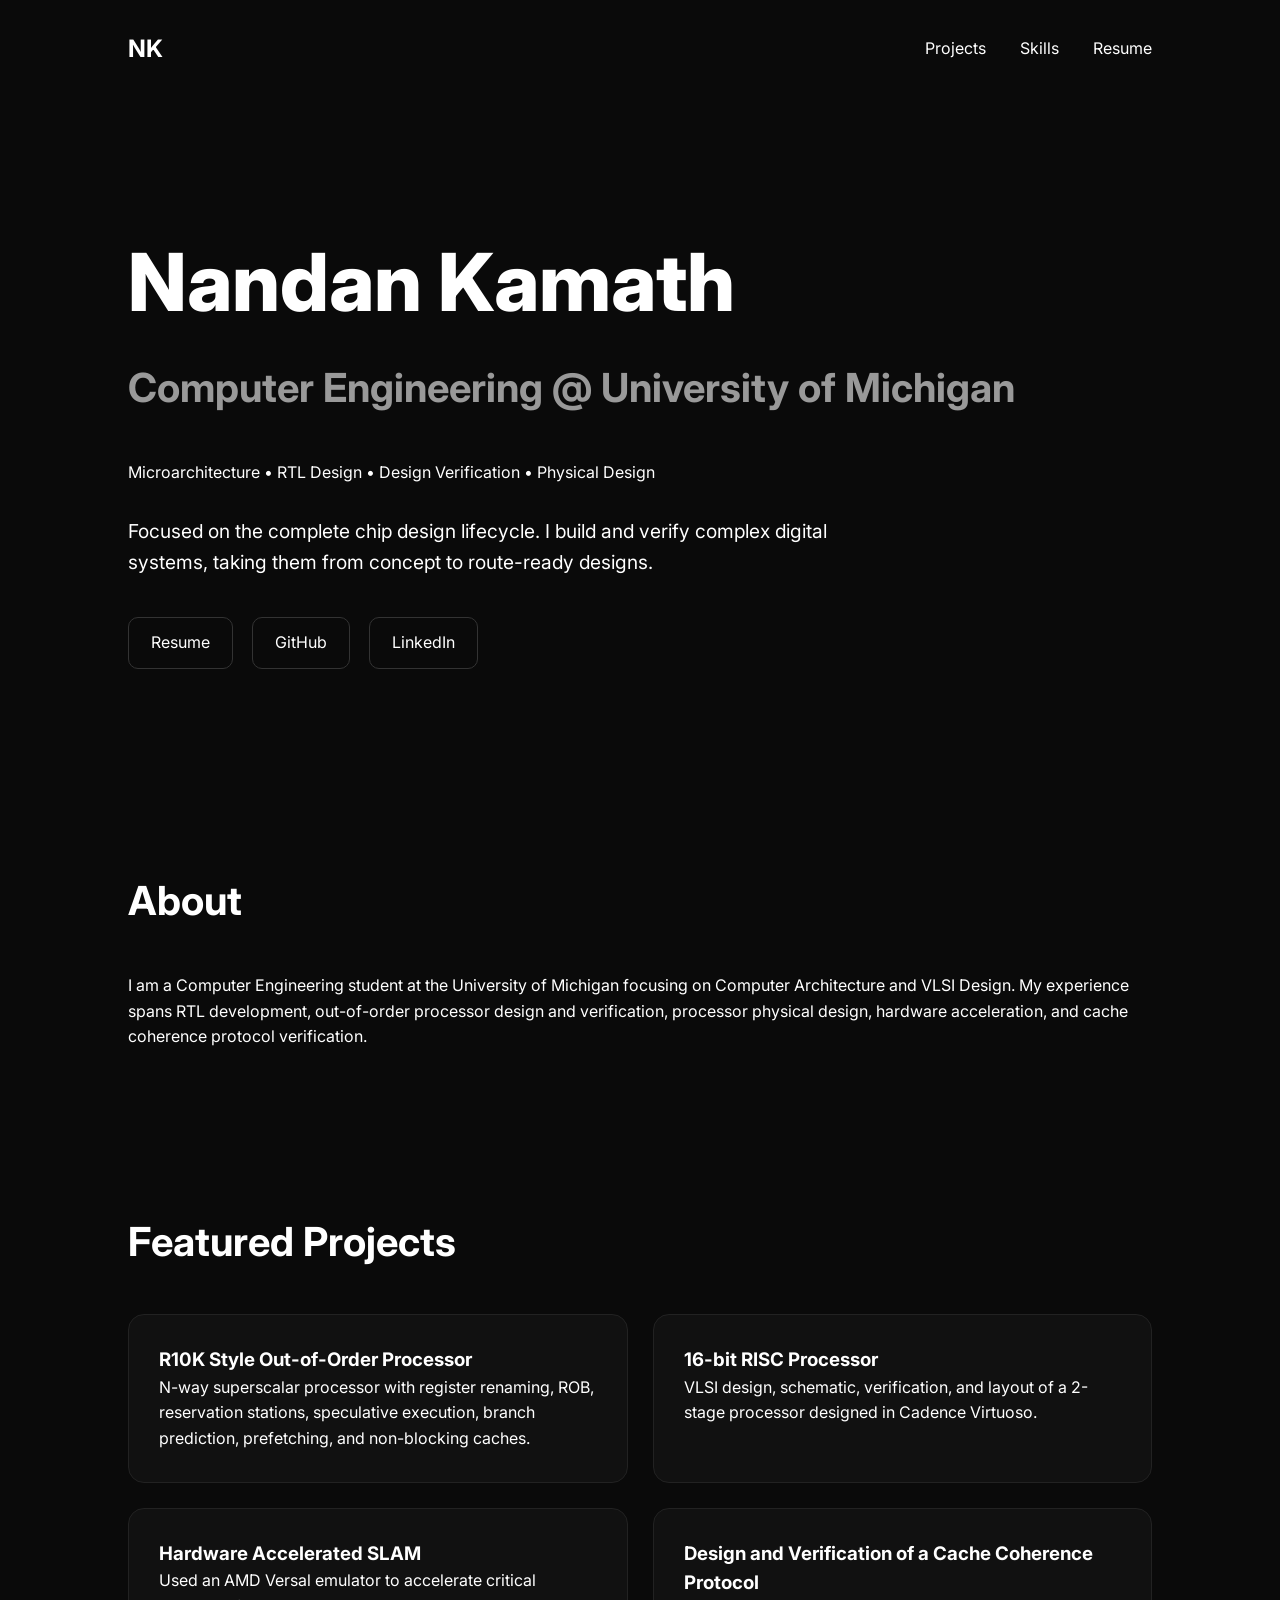
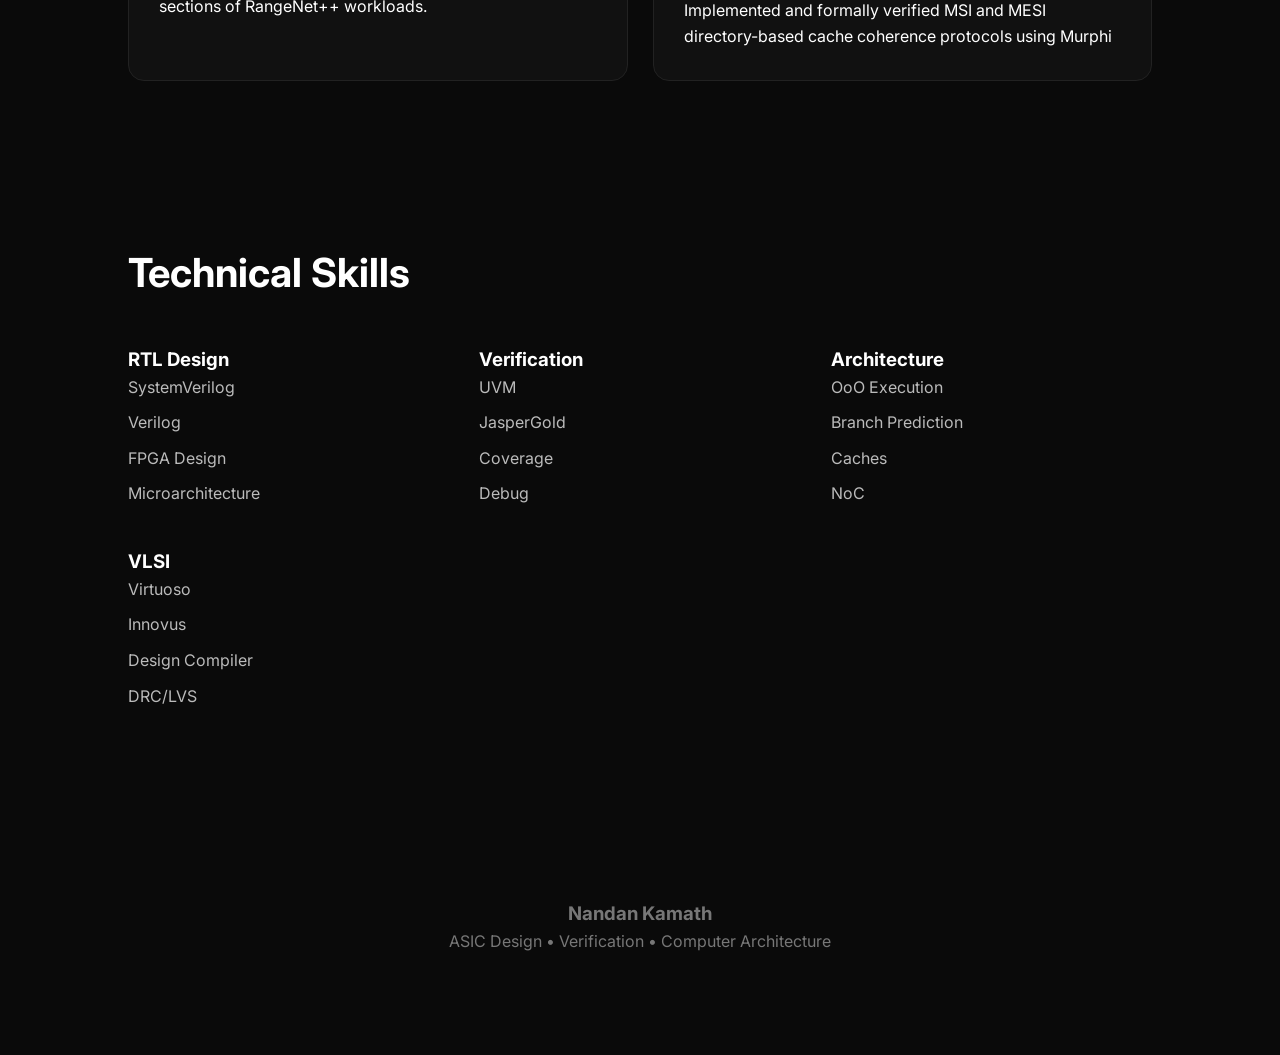
==== index.html @ 2dd74223 "Update resume link to a new file name" ====
<!DOCTYPE html>
<html lang="en">

<head>
<meta charset="UTF-8">
<meta name="viewport" content="width=device-width, initial-scale=1.0">

<title>Nandan Kamath</title>

<link rel="stylesheet" href="styles.css">

<link rel="preconnect" href="https://fonts.googleapis.com">
<link href="https://fonts.googleapis.com/css2?family=Inter:wght@300;400;500;600;700;800&display=swap" rel="stylesheet">

</head>

<body>

<nav>
    <div class="logo">NK</div>

    <div class="nav-links">
        <a href="#projects">Projects</a>
        <a href="#skills">Skills</a>
        <a href="Nandan Kamath Resume W26.pdf">Resume</a>
    </div>
</nav>

<section class="hero">

    <h1>Nandan Kamath</h1>

    <h2>
        Computer Engineering @ University of Michigan
    </h2>

    <p>
        Microarchitecture • RTL Design • Design Verification • Physical Design
    </p>

    <p class="hero-description">
        Focused on the complete chip design lifecycle. I build and verify complex digital systems, taking them from concept to route-ready designs.
    </p>

    <div class="buttons">
        <a href="Nandan Kamath Resume W26.pdf">Resume</a>
        <a href="https://github.com/NandanKamath">GitHub</a>
        <a href="https://linkedin.com/in/nandan-kamath">LinkedIn</a>
    </div>

</section>

<section class="about">

    <h2>About</h2>

    <p>
        I am a Computer Engineering student at the University of Michigan
        focusing on Computer Architecture and VLSI Design.

        My experience spans RTL development, out-of-order processor
        design and verification, processor physical design, 
        hardware acceleration, and cache coherence protocol verification.
    </p>

</section>

<section id="projects">

    <h2>Featured Projects</h2>

    <div class="grid">

        <a href="projects/r10k.html" class="card">
            <h3>R10K Style Out-of-Order Processor</h3>

            <p>
                N-way superscalar processor with register renaming,
                ROB, reservation stations, speculative execution,
                branch prediction, prefetching, and non-blocking caches.
            </p>
        </a>

        <a href="projects/risc16.html" class="card">
            <h3>16-bit RISC Processor</h3>

            <p>
                VLSI design, schematic, verification, and layout of a 
                2-stage processor designed in Cadence Virtuoso.
            </p>
        </a>

        <a href="projects/slam.html" class="card">
            <h3>Hardware Accelerated SLAM</h3>

            <p>
                Used an AMD Versal emulator to accelerate
                critical sections of RangeNet++ workloads.
            </p>
        </a>

        <a href="projects/adder.html" class="card">
            <h3>Design and Verification of a Cache Coherence Protocol</h3>

            <p>
                Implemented and formally verified MSI and MESI 
                directory-based cache coherence protocols using Murphi
            </p>
        </a>

    </div>

</section>

<section id="skills">

    <h2>Technical Skills</h2>

    <div class="skills-grid">

        <div>
            <h3>RTL Design</h3>
            <ul>
                <li>SystemVerilog</li>
                <li>Verilog</li>
                <li>FPGA Design</li>
                <li>Microarchitecture</li>
            </ul>
        </div>

        <div>
            <h3>Verification</h3>
            <ul>
                <li>UVM</li>
                <li>JasperGold</li>
                <li>Coverage</li>
                <li>Debug</li>
            </ul>
        </div>

        <div>
            <h3>Architecture</h3>
            <ul>
                <li>OoO Execution</li>
                <li>Branch Prediction</li>
                <li>Caches</li>
                <li>NoC</li>
            </ul>
        </div>

        <div>
            <h3>VLSI</h3>
            <ul>
                <li>Virtuoso</li>
                <li>Innovus</li>
                <li>Design Compiler</li>
                <li>DRC/LVS</li>
            </ul>
        </div>

    </div>

</section>

<footer>

    <h3>Nandan Kamath</h3>

    <p>
        ASIC Design • Verification • Computer Architecture
    </p>

</footer>

</body>
</html>
---- styles.css ----
*{
    margin:0;
    padding:0;
    box-sizing:border-box;
}

html{
    scroll-behavior:smooth;
}

body{
    background:#0a0a0a;
    color:white;
    font-family:'Inter',sans-serif;
    line-height:1.6;
}

nav{
    display:flex;
    justify-content:space-between;
    align-items:center;
    padding:30px 10%;
}

.logo{
    font-size:1.5rem;
    font-weight:700;
}

.nav-links a{
    color:white;
    text-decoration:none;
    margin-left:30px;
}

.hero{
    padding:120px 10%;
}

.hero h1{
    font-size:5rem;
    font-weight:800;
}

.hero h2{
    color:#999;
    margin-top:10px;
}

.hero-description{
    max-width:700px;
    margin-top:30px;
    font-size:1.2rem;
}

.buttons{
    margin-top:40px;
}

.buttons a{
    display:inline-block;
    margin-right:15px;
    padding:12px 22px;
    border:1px solid #333;
    border-radius:10px;
    text-decoration:none;
    color:white;
}

.buttons a:hover{
    background:#161616;
}

section{
    padding:80px 10%;
}

section h2{
    font-size:2.5rem;
    margin-bottom:40px;
}

.grid{
    display:grid;
    grid-template-columns:repeat(auto-fit,minmax(350px,1fr));
    gap:25px;
}

.card{
    background:#111;
    padding:30px;
    border-radius:16px;
    text-decoration:none;
    color:white;
    transition:0.25s;
    border:1px solid #222;
}

.card:hover{
    transform:translateY(-6px);
    border-color:#555;
}

.skills-grid{
    display:grid;
    grid-template-columns:repeat(auto-fit,minmax(250px,1fr));
    gap:30px;
}

.skills-grid ul{
    list-style:none;
}

.skills-grid li{
    margin-bottom:10px;
    color:#bbb;
}

footer{
    text-align:center;
    padding:100px 0;
    color:#777;
}
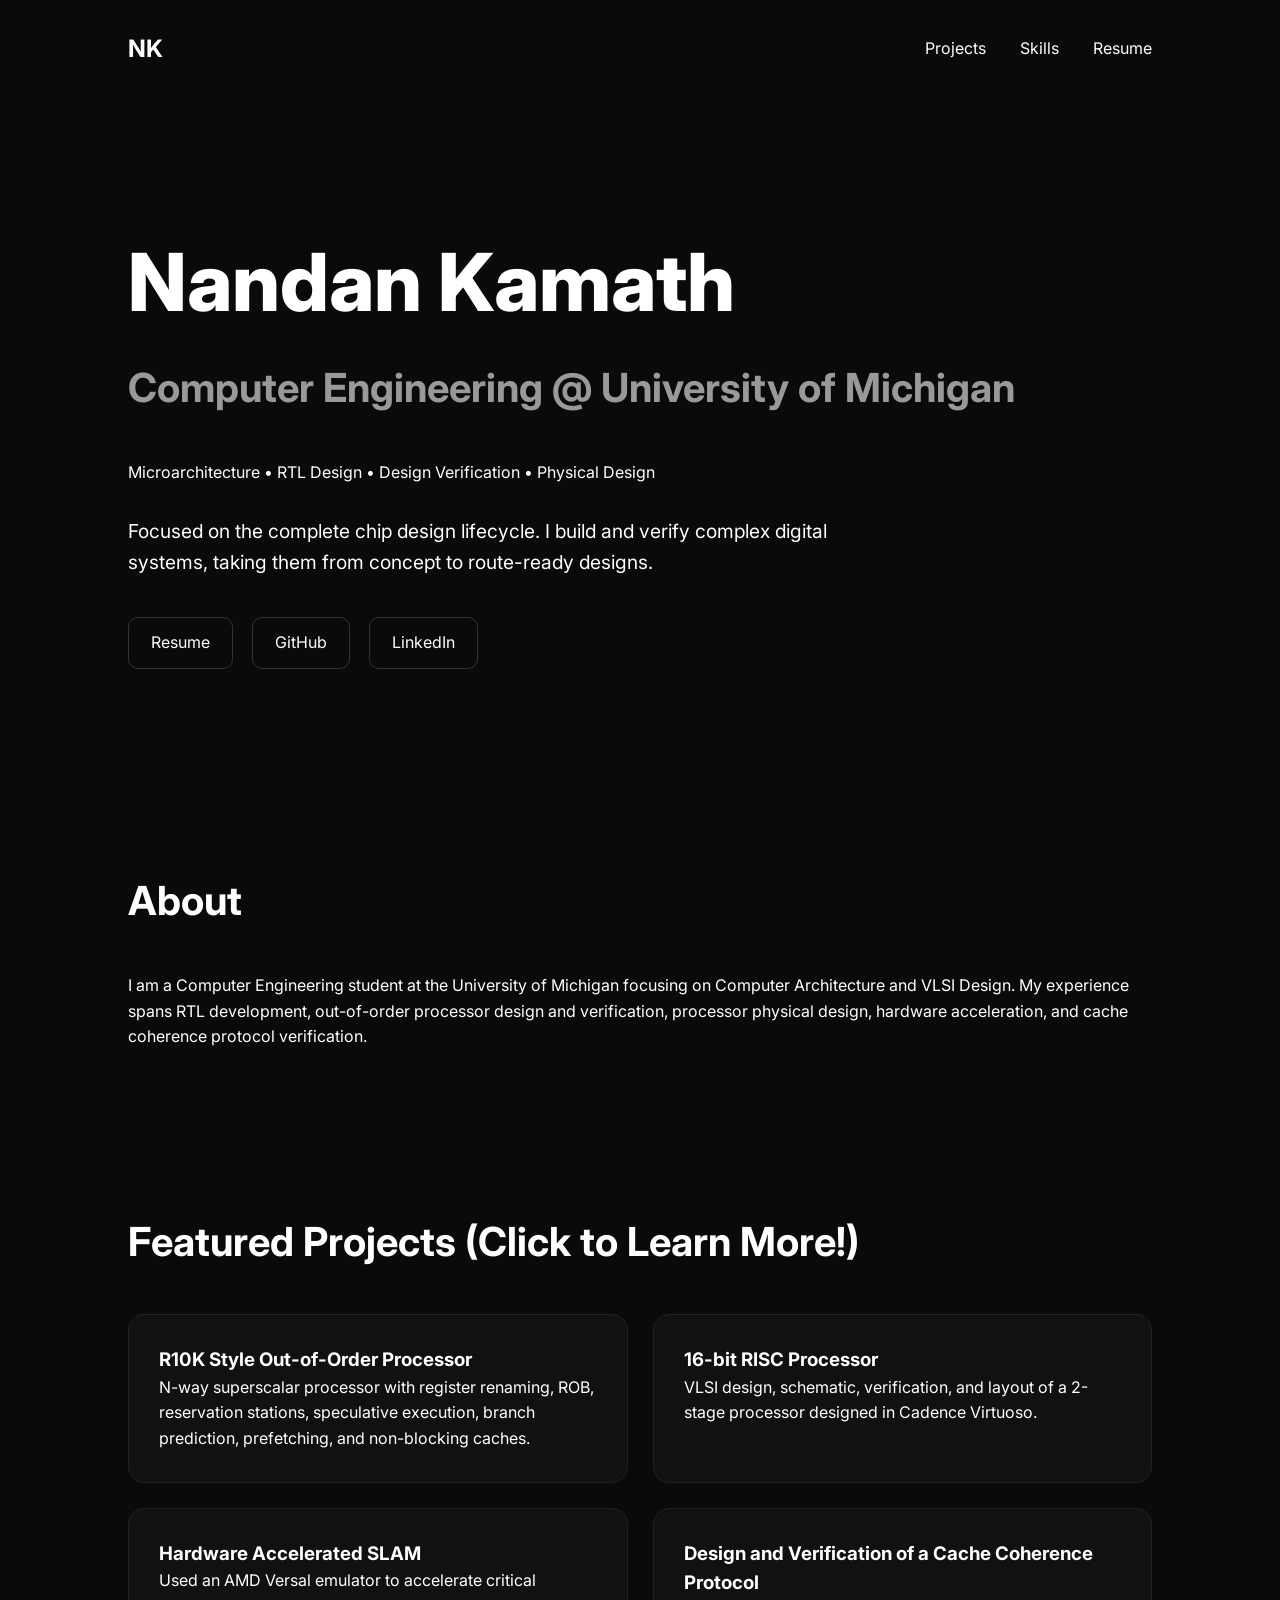
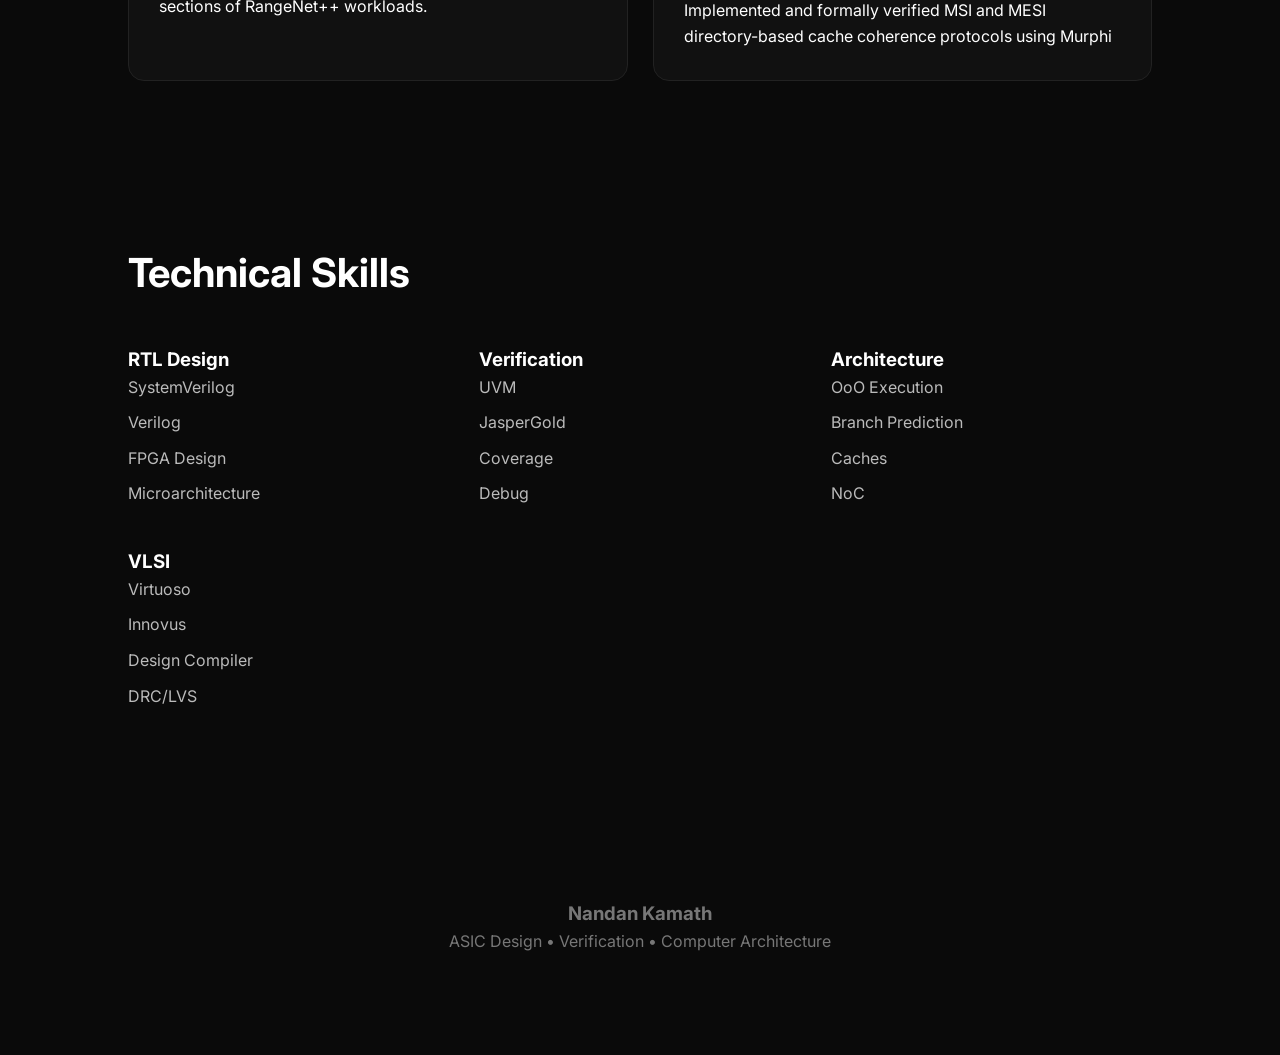
==== commit fee5cf96: "Update Featured Projects heading for clarity" ====
--- a/index.html
+++ b/index.html
@@ -22,7 +22,7 @@
     <div class="nav-links">
         <a href="#projects">Projects</a>
         <a href="#skills">Skills</a>
-        <a href="Nandan Kamath Resume W26.pdf">Resume</a>
+        <a href="Nandan_Kamath_Resume_W26.pdf">Resume</a>
     </div>
 </nav>
 
@@ -43,7 +43,7 @@
     </p>
 
     <div class="buttons">
-        <a href="Nandan Kamath Resume W26.pdf">Resume</a>
+        <a href="Nandan_Kamath_Resume_W26.pdf">Resume</a>
         <a href="https://github.com/NandanKamath">GitHub</a>
         <a href="https://linkedin.com/in/nandan-kamath">LinkedIn</a>
     </div>
@@ -67,7 +67,7 @@
 
 <section id="projects">
 
-    <h2>Featured Projects</h2>
+    <h2>Featured Projects (Click to Learn More!)</h2>
 
     <div class="grid">
 
@@ -81,7 +81,7 @@
             </p>
         </a>
 
-        <a href="projects/risc16.html" class="card">
+        <a href="projects/risc-processor.html" class="card">
             <h3>16-bit RISC Processor</h3>
 
             <p>
--- a/styles.css
+++ b/styles.css
@@ -1,123 +1,214 @@
-*{
-    margin:0;
-    padding:0;
-    box-sizing:border-box;
-}
-
-html{
-    scroll-behavior:smooth;
-}
-
-body{
-    background:#0a0a0a;
-    color:white;
-    font-family:'Inter',sans-serif;
-    line-height:1.6;
-}
-
-nav{
-    display:flex;
-    justify-content:space-between;
-    align-items:center;
-    padding:30px 10%;
-}
-
-.logo{
-    font-size:1.5rem;
-    font-weight:700;
-}
-
-.nav-links a{
-    color:white;
-    text-decoration:none;
-    margin-left:30px;
-}
-
-.hero{
-    padding:120px 10%;
-}
-
-.hero h1{
-    font-size:5rem;
-    font-weight:800;
-}
-
-.hero h2{
-    color:#999;
-    margin-top:10px;
-}
-
-.hero-description{
-    max-width:700px;
-    margin-top:30px;
-    font-size:1.2rem;
-}
-
-.buttons{
-    margin-top:40px;
-}
-
-.buttons a{
-    display:inline-block;
-    margin-right:15px;
-    padding:12px 22px;
-    border:1px solid #333;
-    border-radius:10px;
-    text-decoration:none;
-    color:white;
-}
-
-.buttons a:hover{
-    background:#161616;
-}
-
-section{
-    padding:80px 10%;
-}
-
-section h2{
-    font-size:2.5rem;
-    margin-bottom:40px;
-}
-
-.grid{
-    display:grid;
-    grid-template-columns:repeat(auto-fit,minmax(350px,1fr));
-    gap:25px;
-}
-
-.card{
-    background:#111;
-    padding:30px;
-    border-radius:16px;
-    text-decoration:none;
-    color:white;
-    transition:0.25s;
-    border:1px solid #222;
-}
-
-.card:hover{
-    transform:translateY(-6px);
-    border-color:#555;
-}
-
-.skills-grid{
-    display:grid;
-    grid-template-columns:repeat(auto-fit,minmax(250px,1fr));
-    gap:30px;
-}
-
-.skills-grid ul{
-    list-style:none;
-}
-
-.skills-grid li{
-    margin-bottom:10px;
-    color:#bbb;
-}
-
-footer{
-    text-align:center;
-    padding:100px 0;
-    color:#777;
-}
+* {
+    margin: 0;
+    padding: 0;
+    box-sizing: border-box;
+}
+
+html {
+    scroll-behavior: smooth;
+}
+
+body {
+    background: #0a0a0a;
+    color: white;
+    font-family: 'Inter', sans-serif;
+    line-height: 1.6;
+}
+
+nav {
+    display: flex;
+    justify-content: space-between;
+    align-items: center;
+    padding: 30px 10%;
+}
+
+.logo {
+    font-size: 1.5rem;
+    font-weight: 700;
+}
+
+.nav-links a {
+    color: white;
+    text-decoration: none;
+    margin-left: 30px;
+}
+
+.hero {
+    padding: 120px 10%;
+}
+
+.hero h1 {
+    font-size: 5rem;
+    font-weight: 800;
+}
+
+.hero h2 {
+    color: #999;
+    margin-top: 10px;
+}
+
+.hero-description {
+    max-width: 700px;
+    margin-top: 30px;
+    font-size: 1.2rem;
+}
+
+.buttons {
+    margin-top: 40px;
+}
+
+.buttons a {
+    display: inline-block;
+    margin-right: 15px;
+    padding: 12px 22px;
+    border: 1px solid #333;
+    border-radius: 10px;
+    text-decoration: none;
+    color: white;
+}
+
+.buttons a:hover {
+    background: #161616;
+}
+
+section {
+    padding: 80px 10%;
+}
+
+section h2 {
+    font-size: 2.5rem;
+    margin-bottom: 40px;
+}
+
+.grid {
+    display: grid;
+    grid-template-columns: repeat(auto-fit, minmax(350px, 1fr));
+    gap: 25px;
+}
+
+.card {
+    background: #111;
+    padding: 30px;
+    border-radius: 16px;
+    text-decoration: none;
+    color: white;
+    transition: 0.25s;
+    border: 1px solid #222;
+}
+
+.card:hover {
+    transform: translateY(-6px);
+    border-color: #555;
+}
+
+.skills-grid {
+    display: grid;
+    grid-template-columns: repeat(auto-fit, minmax(250px, 1fr));
+    gap: 30px;
+}
+
+.skills-grid ul {
+    list-style: none;
+}
+
+.skills-grid li {
+    margin-bottom: 10px;
+    color: #bbb;
+}
+
+footer {
+    text-align: center;
+    padding: 100px 0;
+    color: #777;
+}
+
+
+/* =========================================
+   PROJECT DETAILS PAGE STYLING (COMPACT)
+   ========================================= */
+
+/* Center the entire page content */
+.project-details {
+    max-width: 850px;
+    margin: 0 auto;
+    padding: 40px 20px;
+}
+
+/* Main Page Title */
+.project-details h1 {
+    text-align: center;
+    font-size: 2.5rem;
+    margin-bottom: 8px;
+}
+
+/* 1-Line Subtitle under H1 */
+.project-subtitle {
+    text-align: center;
+    color: #888888;
+    font-size: 0.95rem;
+    font-weight: 500;
+    margin-bottom: 30px;
+    letter-spacing: 0.5px;
+}
+
+/* Lead intro text paragraph */
+.project-details .lead-text {
+    text-align: center;
+    font-size: 1.15rem;
+    line-height: 1.6;
+    color: #b0b0b0; 
+    margin-bottom: 20px;
+}
+
+/* Diagram layout wrapper */
+.diagram-container {
+    text-align: center;
+    margin: 20px 0 35px 0;
+}
+
+.diagram-container img {
+    box-shadow: 0 4px 15px rgba(0, 0, 0, 0.3); 
+}
+
+.diagram-container .caption {
+    margin-top: 10px;
+    font-size: 0.9rem;
+    color: #888888;
+}
+
+/* Top-level section headings (e.g., Memory Interface) */
+.project-details h2 {
+    font-size: 1.8rem;
+    margin-top: 40px; /* Space above a brand new major section */
+    margin-bottom: 15px; /* Minimal space before sub-content begins */
+    border-bottom: 1px solid #222222; 
+    padding-bottom: 8px;
+}
+
+/* Inner subheadings (e.g., Non-Blocking Instruction Cache) */
+.project-details h3 {
+    font-size: 1.25rem;
+    margin-top: 18px; /* Tighter gap separating it from the preceding text block */
+    margin-bottom: 4px; /* Tiny forced gap between this heading and its description text */
+    color: #e0e0e0;
+}
+
+/* Descriptive paragraph blocks */
+.project-details p {
+    line-height: 1.65;
+    margin-bottom: 12px; /* Clamps down on the space between consecutive paragraphs */
+    font-size: 1.05rem;
+}
+
+/* Bullet list wrappers */
+.project-details ul {
+    list-style-type: disc;
+    margin-left: 25px; 
+    margin-bottom: 15px;
+}
+
+.project-details li {
+    line-height: 1.65;
+    margin-bottom: 6px; 
+    font-size: 1.05rem;
+}
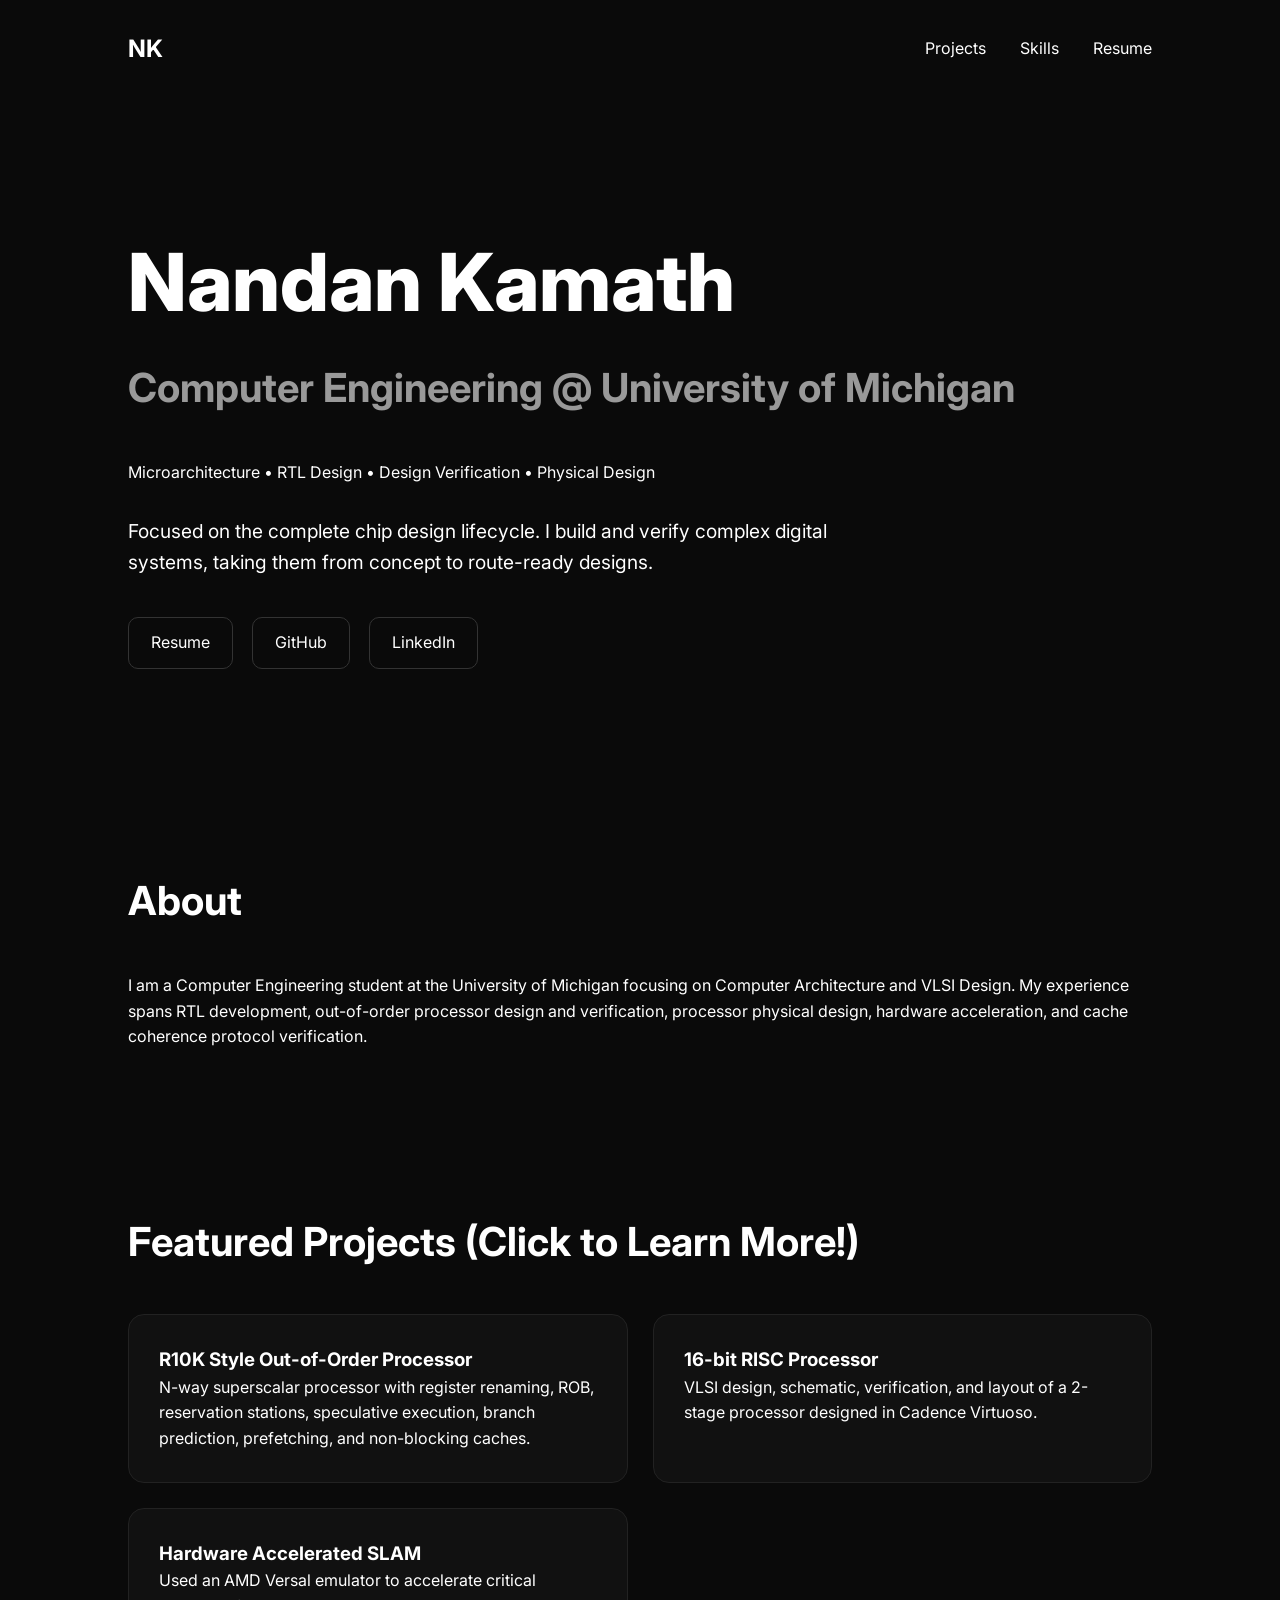
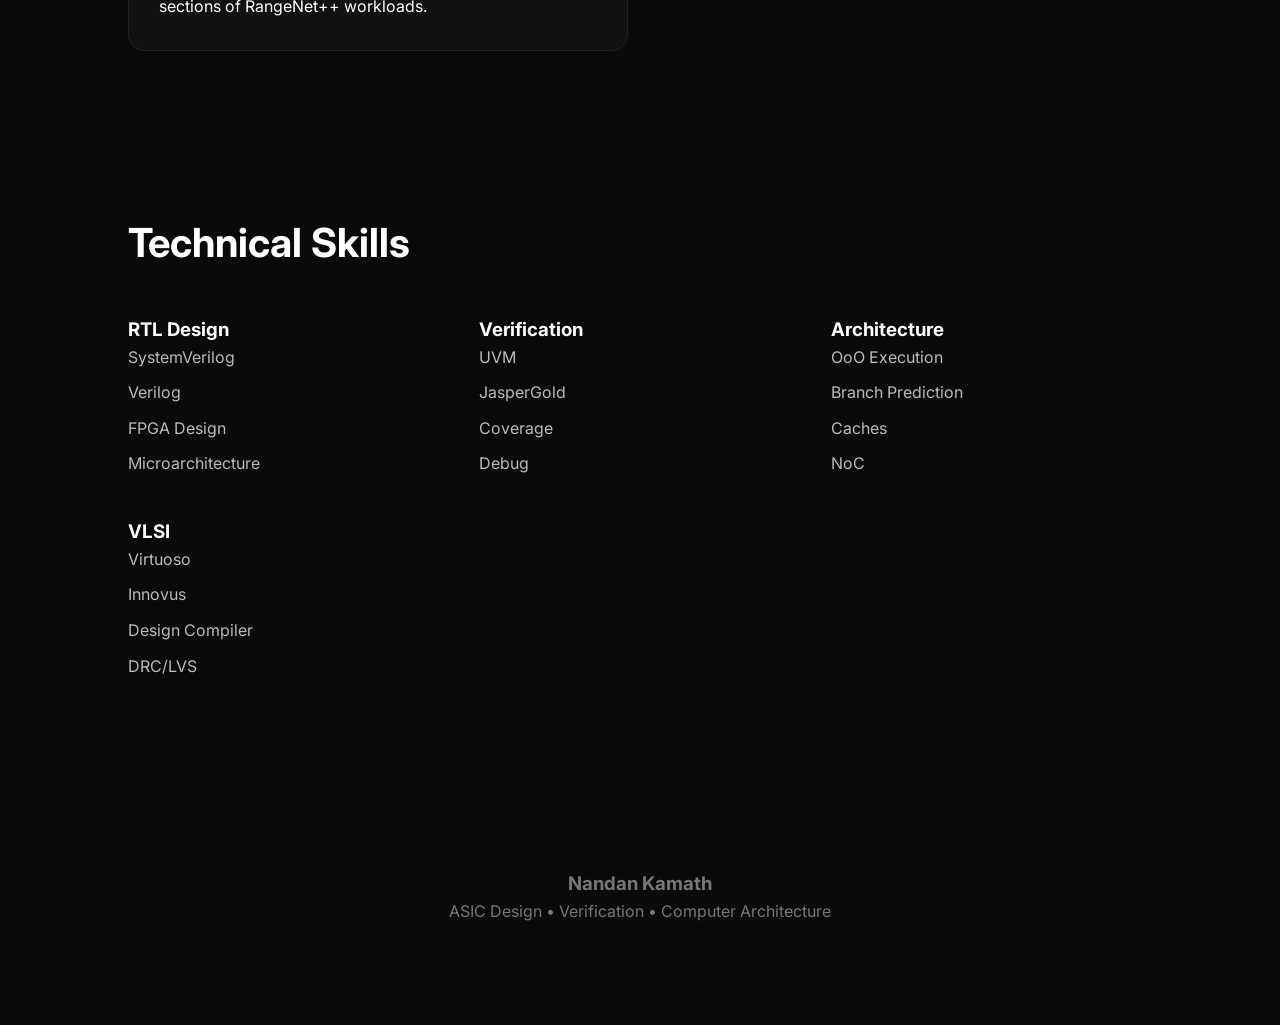
==== commit 9a80e5dd: "Update index.html" ====
--- a/index.html
+++ b/index.html
@@ -99,14 +99,7 @@
             </p>
         </a>
 
-        <a href="projects/adder.html" class="card">
-            <h3>Design and Verification of a Cache Coherence Protocol</h3>
-
-            <p>
-                Implemented and formally verified MSI and MESI 
-                directory-based cache coherence protocols using Murphi
-            </p>
-        </a>
+        
 
     </div>
 
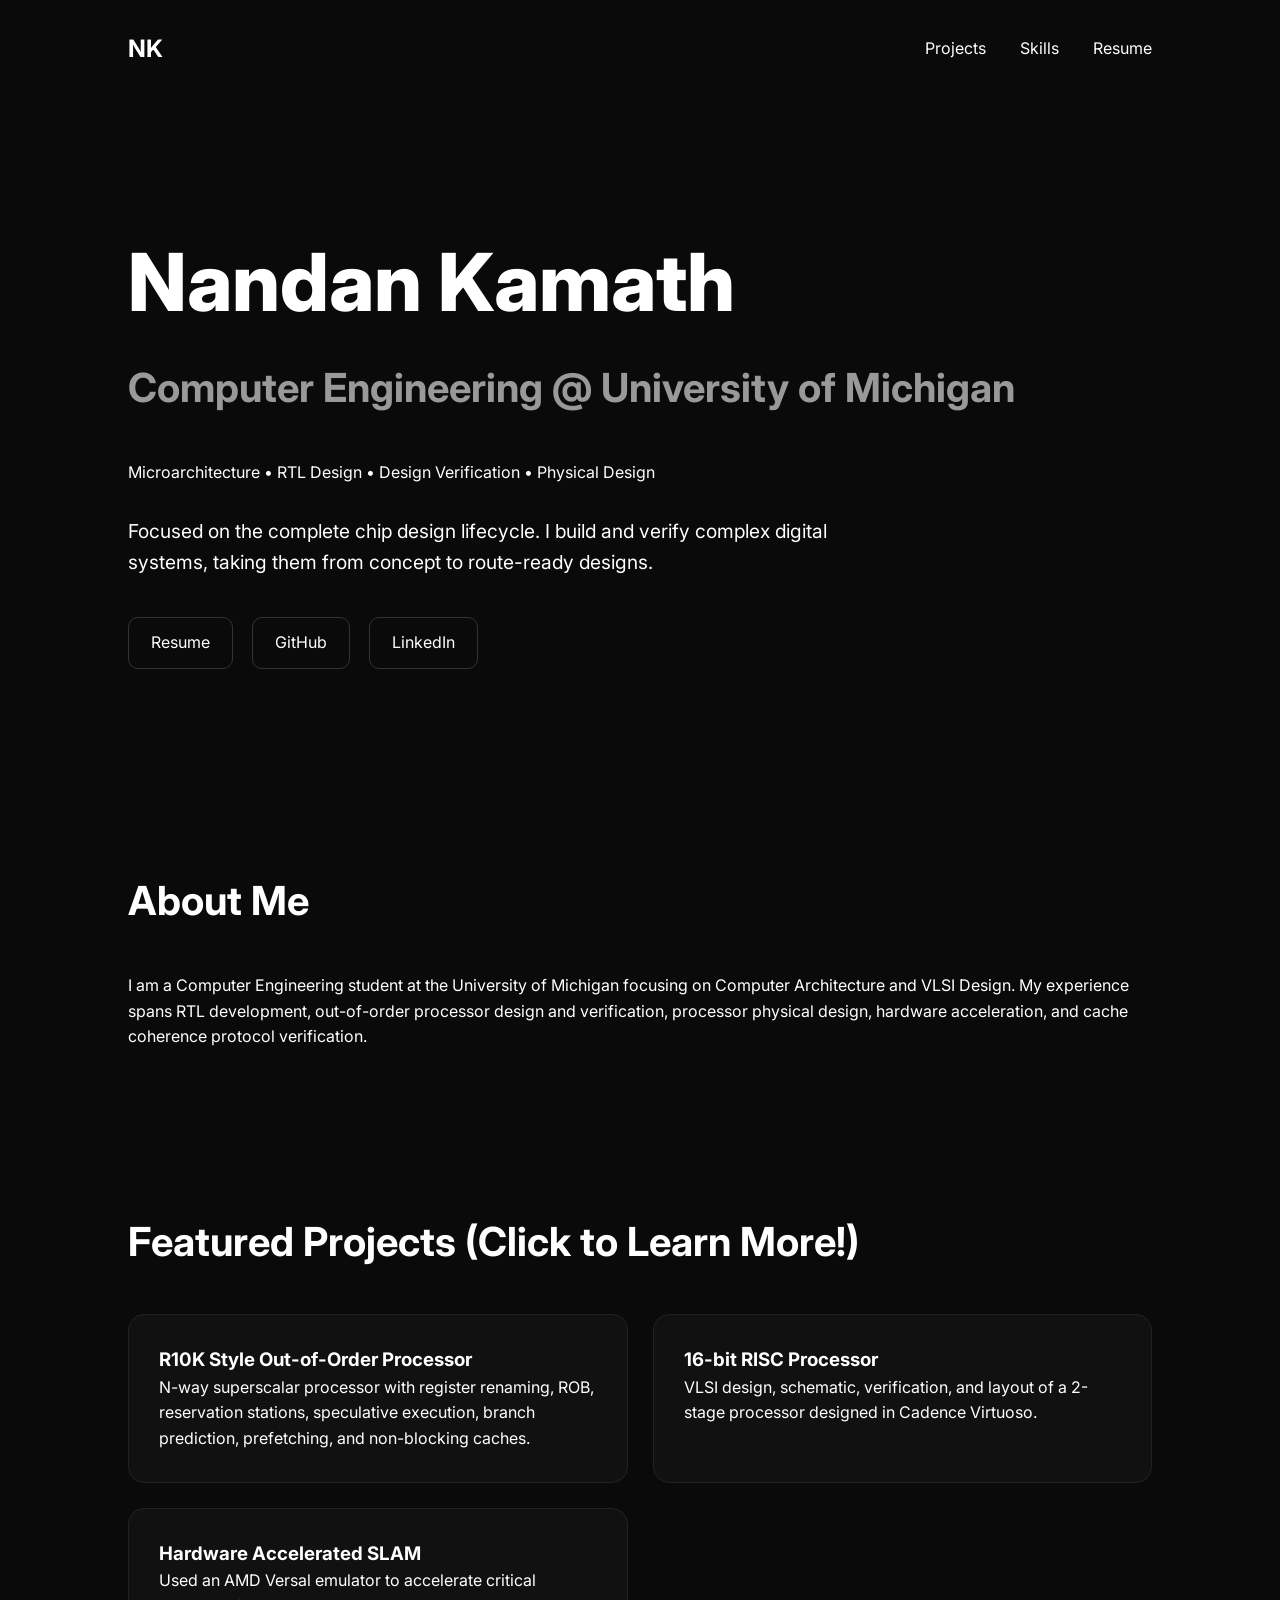
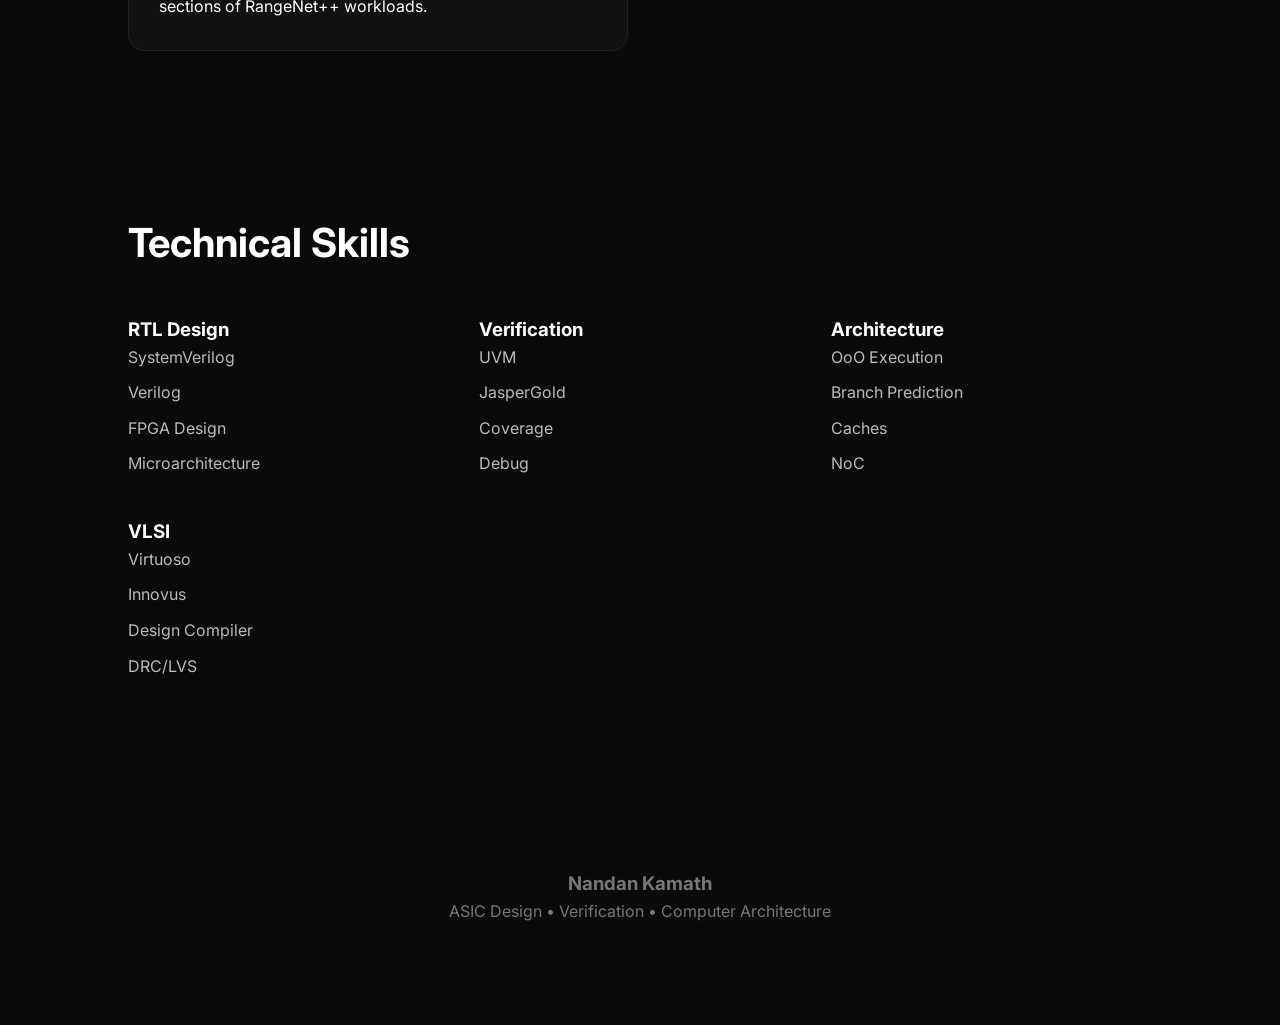
==== commit 2cae133c: "Update index.html" ====
--- a/index.html
+++ b/index.html
@@ -52,7 +52,7 @@
 
 <section class="about">
 
-    <h2>About</h2>
+    <h2>About Me</h2>
 
     <p>
         I am a Computer Engineering student at the University of Michigan
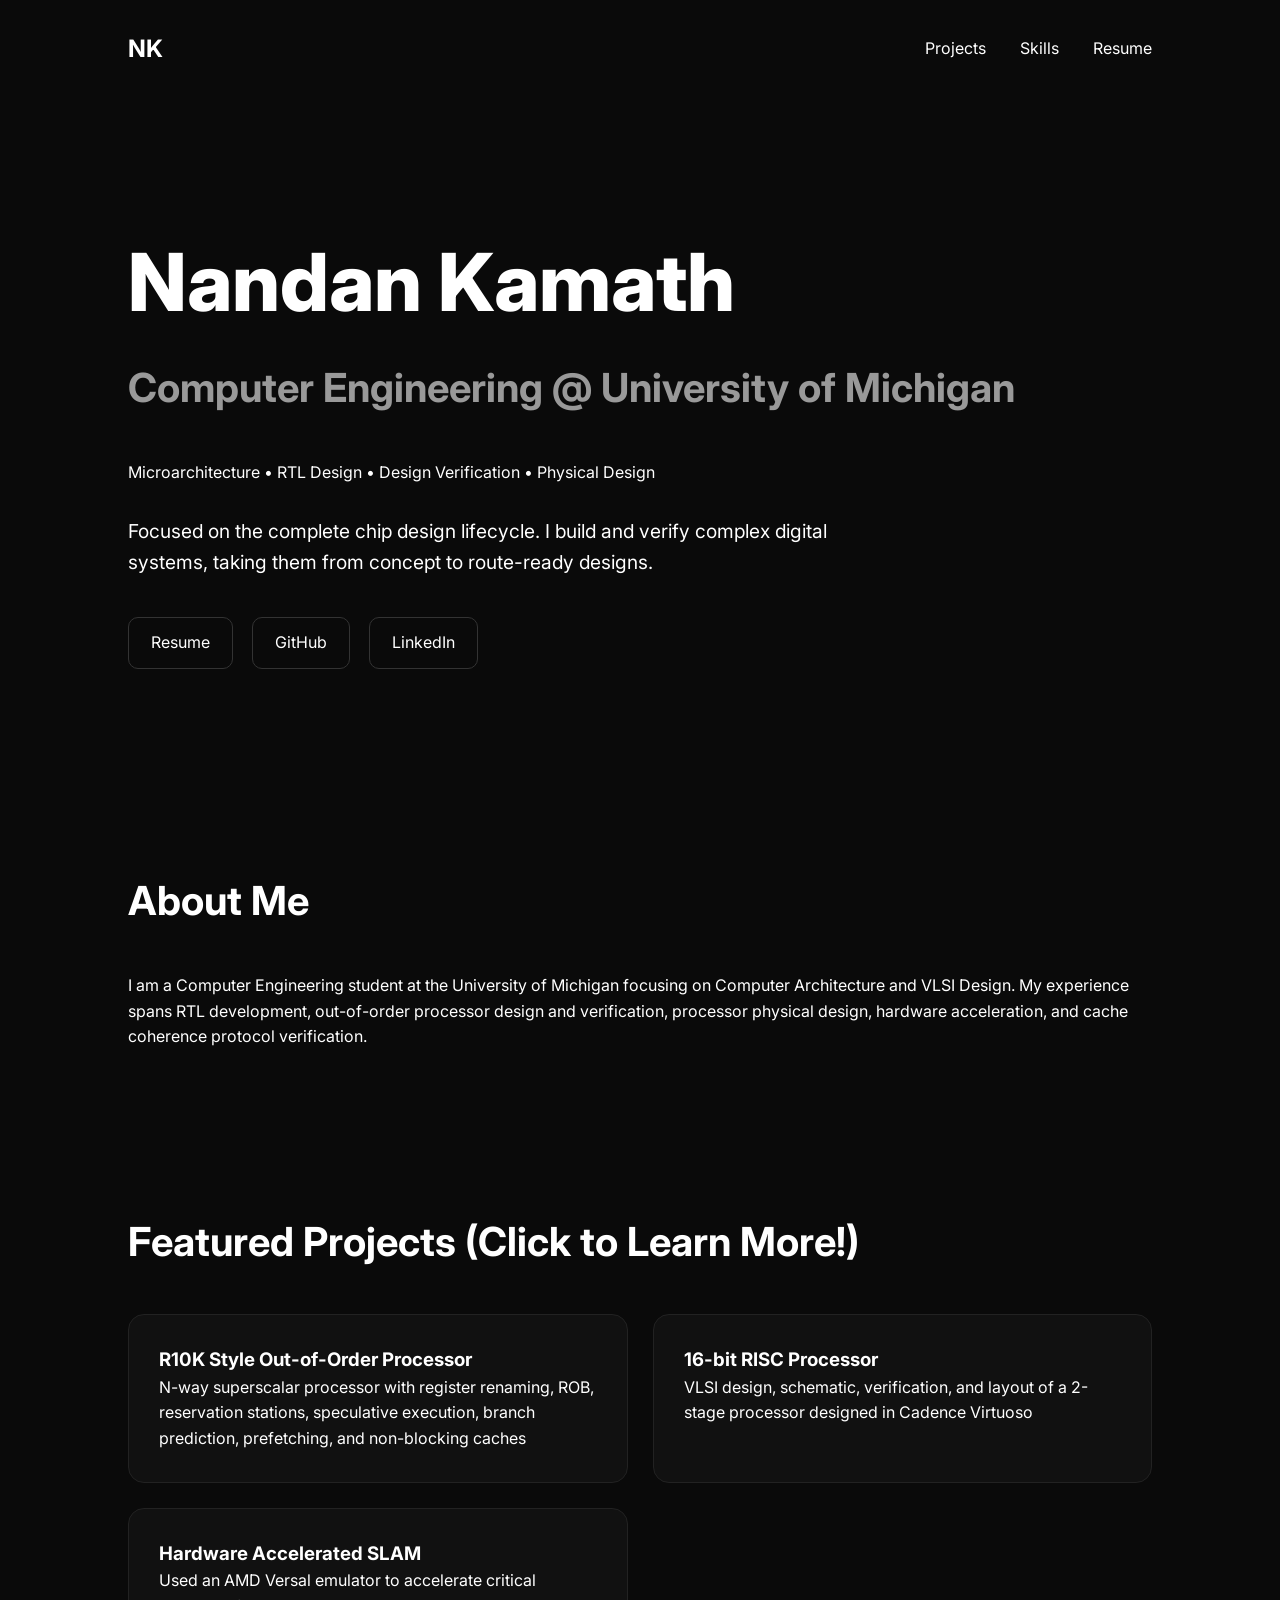
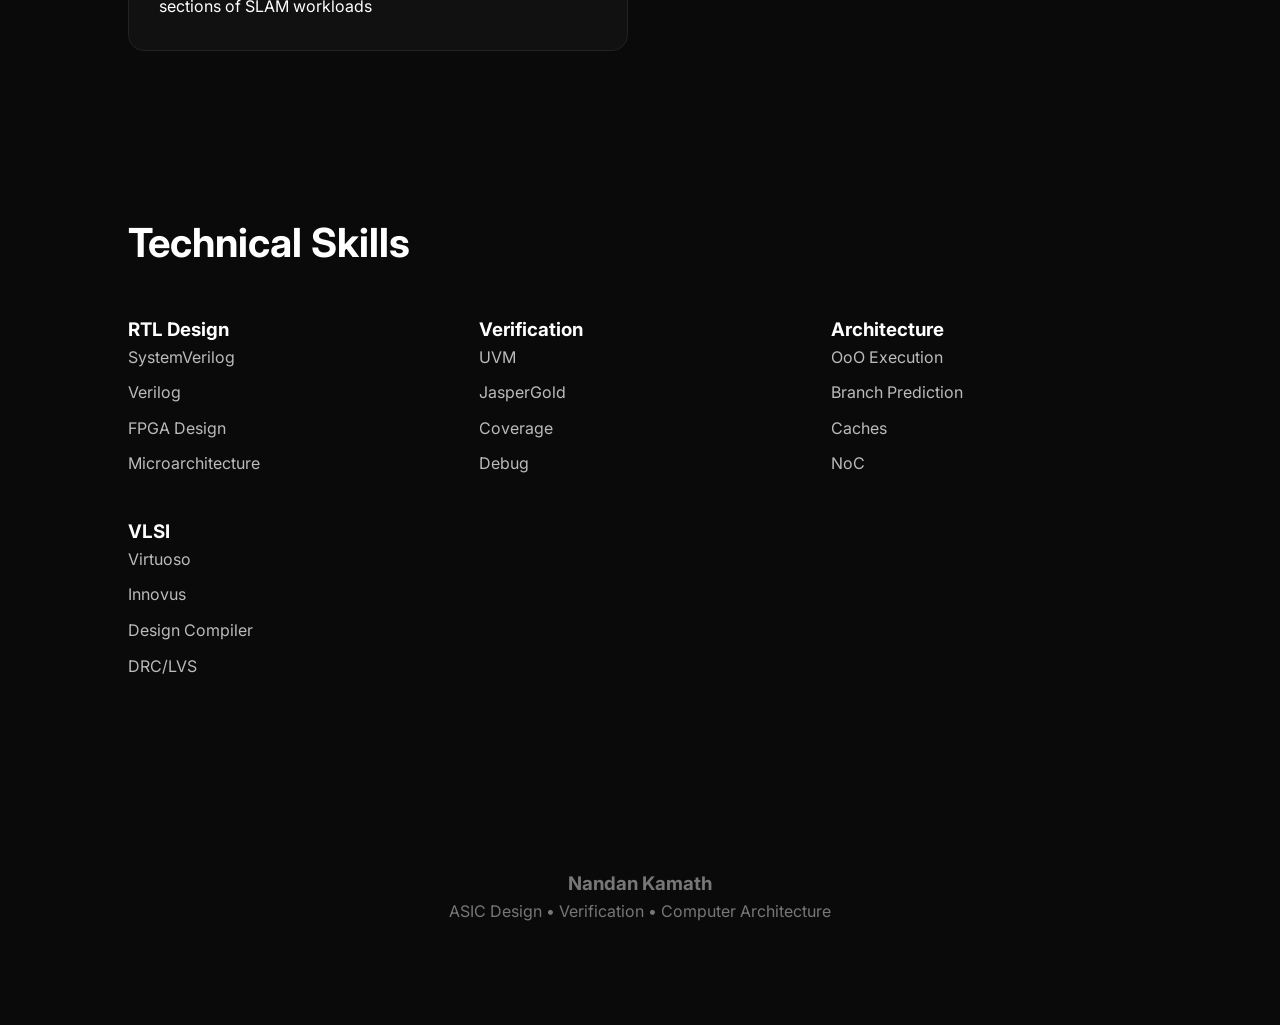
==== commit 58ad7135: "Update project descriptions in index.html" ====
--- a/index.html
+++ b/index.html
@@ -77,7 +77,7 @@
             <p>
                 N-way superscalar processor with register renaming,
                 ROB, reservation stations, speculative execution,
-                branch prediction, prefetching, and non-blocking caches.
+                branch prediction, prefetching, and non-blocking caches
             </p>
         </a>
 
@@ -86,7 +86,7 @@
 
             <p>
                 VLSI design, schematic, verification, and layout of a 
-                2-stage processor designed in Cadence Virtuoso.
+                2-stage processor designed in Cadence Virtuoso
             </p>
         </a>
 
@@ -95,7 +95,7 @@
 
             <p>
                 Used an AMD Versal emulator to accelerate
-                critical sections of RangeNet++ workloads.
+                critical sections of SLAM workloads
             </p>
         </a>
 
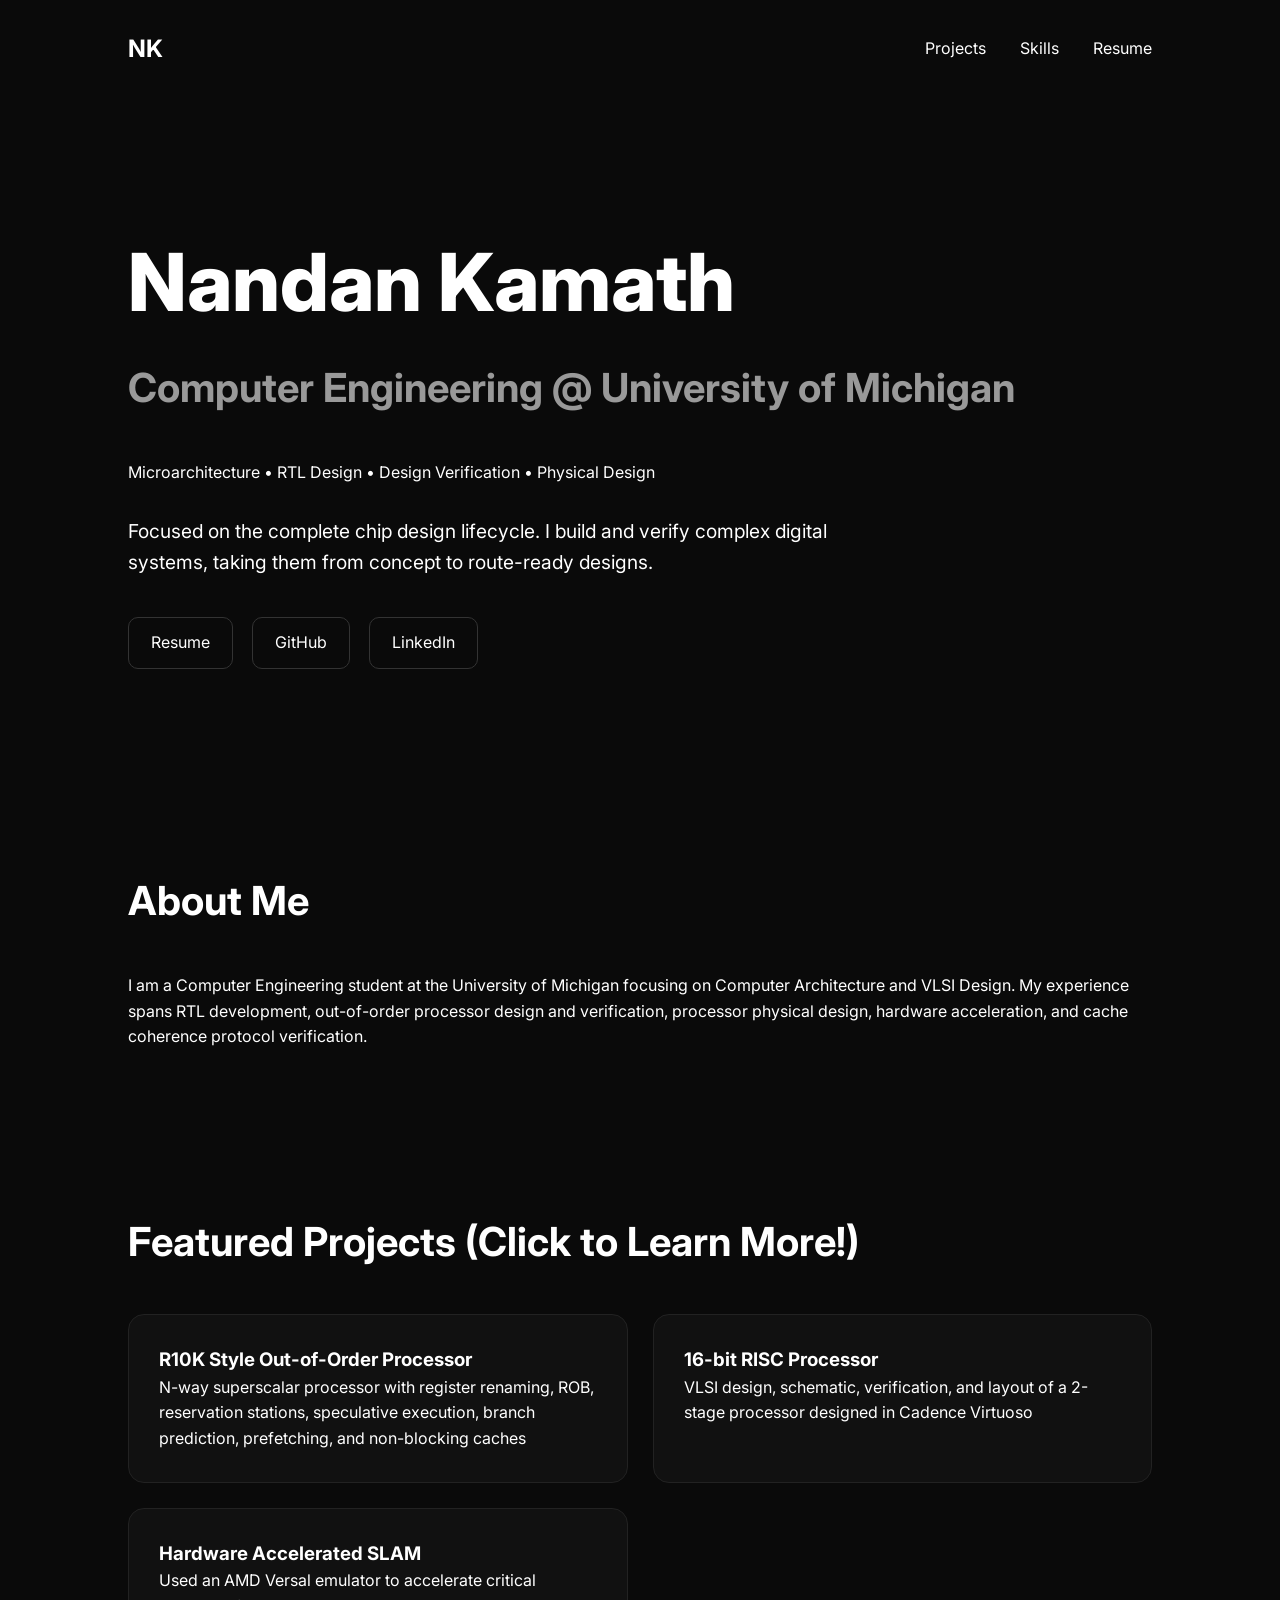
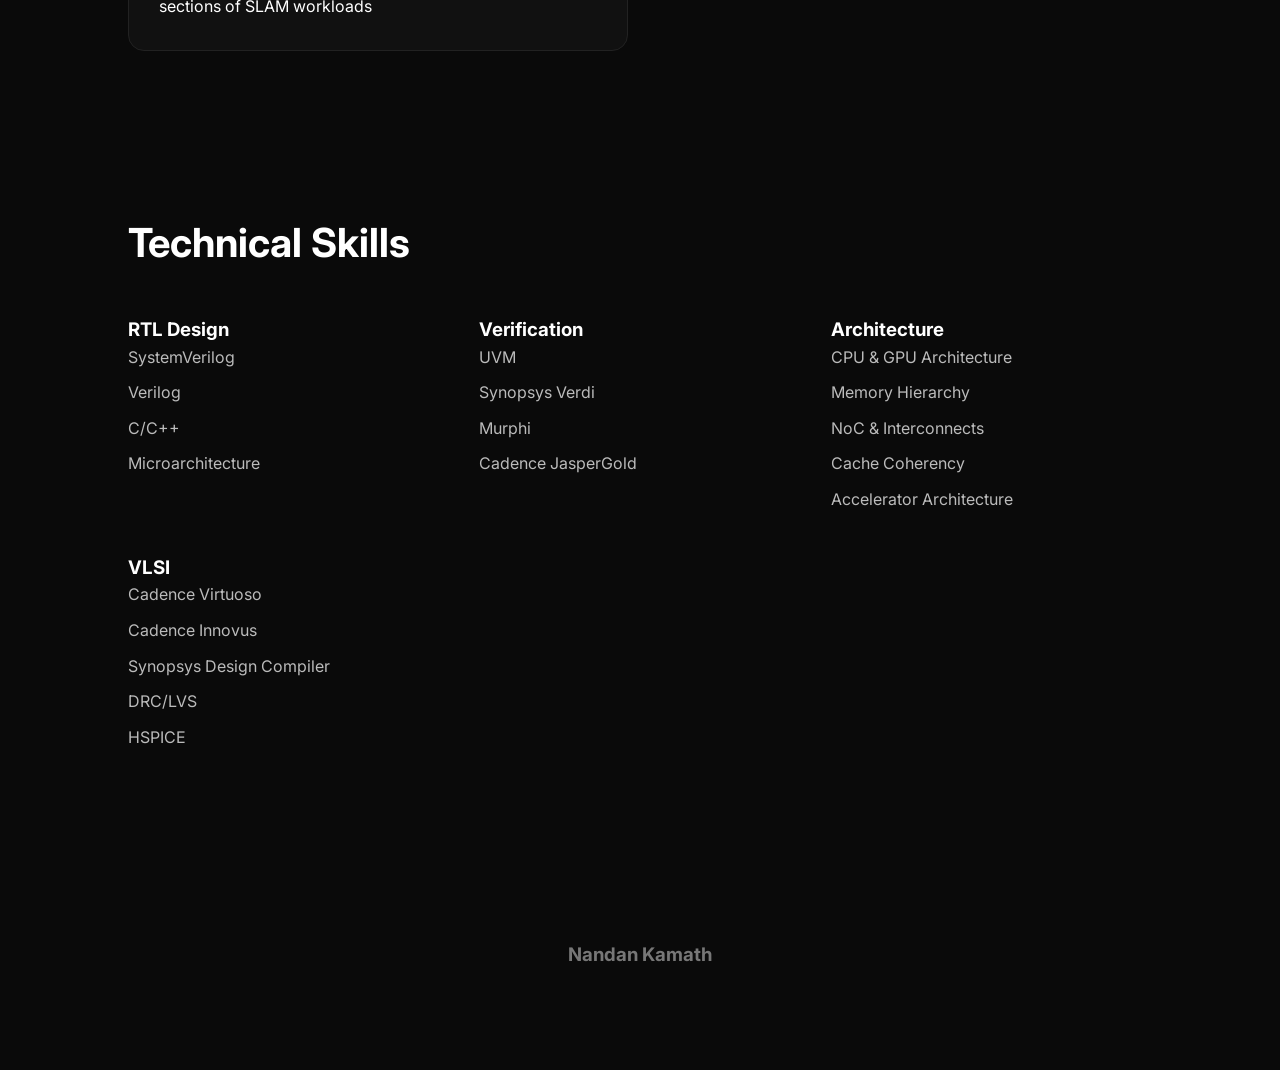
==== commit a295df06: "Update index.html" ====
--- a/index.html
+++ b/index.html
@@ -116,7 +116,7 @@
             <ul>
                 <li>SystemVerilog</li>
                 <li>Verilog</li>
-                <li>FPGA Design</li>
+                <li>C/C++</li>
                 <li>Microarchitecture</li>
             </ul>
         </div>
@@ -125,29 +125,31 @@
             <h3>Verification</h3>
             <ul>
                 <li>UVM</li>
-                <li>JasperGold</li>
-                <li>Coverage</li>
-                <li>Debug</li>
+                <li>Synopsys Verdi</li>
+                <li>Murphi</li>
+                <li>Cadence JasperGold</li>
             </ul>
         </div>
 
         <div>
             <h3>Architecture</h3>
             <ul>
-                <li>OoO Execution</li>
-                <li>Branch Prediction</li>
-                <li>Caches</li>
-                <li>NoC</li>
+                <li>CPU & GPU Architecture</li>
+                <li>Memory Hierarchy</li>
+                <li>NoC & Interconnects</li>
+                <li>Cache Coherency</li>
+                <li>Accelerator Architecture</li>
             </ul>
         </div>
 
         <div>
             <h3>VLSI</h3>
             <ul>
-                <li>Virtuoso</li>
-                <li>Innovus</li>
-                <li>Design Compiler</li>
+                <li>Cadence Virtuoso</li>
+                <li>Cadence Innovus</li>
+                <li>Synopsys Design Compiler</li>
                 <li>DRC/LVS</li>
+                <li>HSPICE</li>
             </ul>
         </div>
 
@@ -159,10 +161,6 @@
 
     <h3>Nandan Kamath</h3>
 
-    <p>
-        ASIC Design • Verification • Computer Architecture
-    </p>
-
 </footer>
 
 </body>
